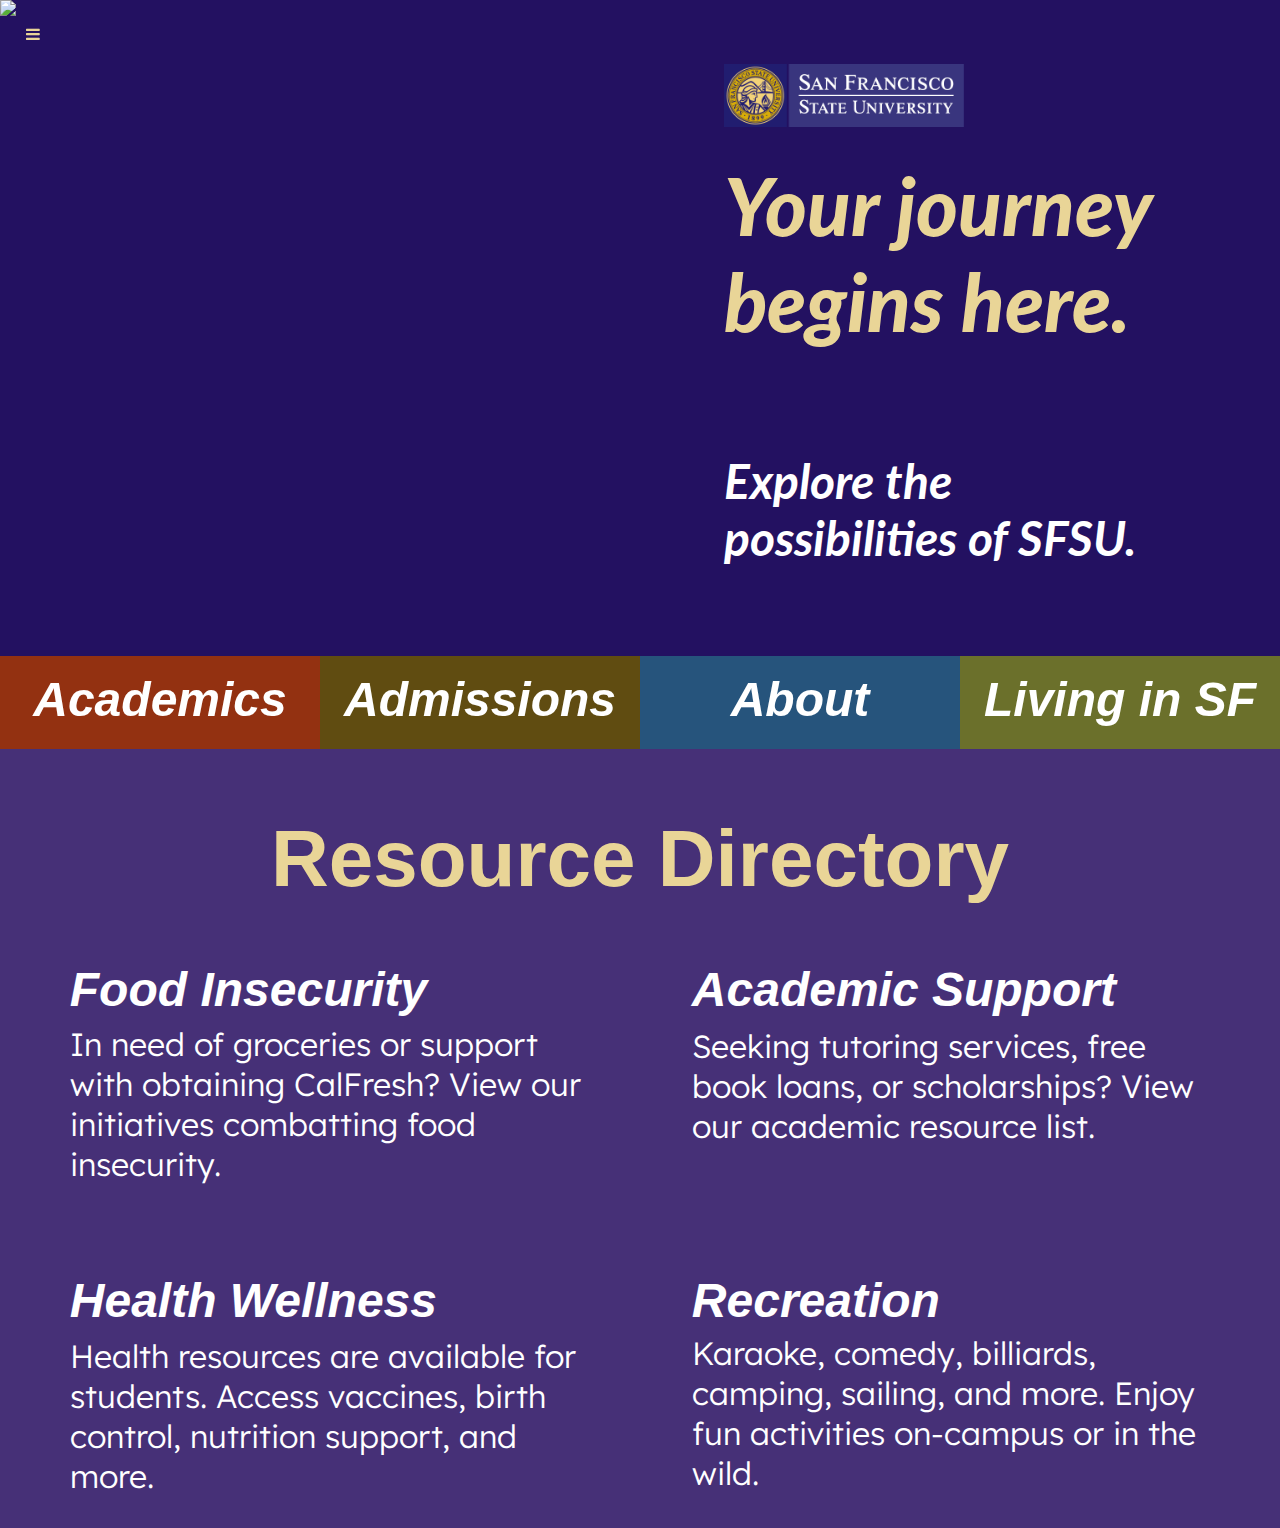
==== index.html @ f0a1997e "added files to folder" ====
<!DOCTYPE html>
<html lang="en">
  <head>
    <meta charset="UTF-8">
    <meta name="viewport" content="width=device-width, initial-scale=1.0">
    <title>San Francisco State University</title>
    <link rel="stylesheet" href="style.css">
    <link rel="stylesheet" href="https://use.typekit.net/jwn2tyk.css">
    <link rel="preconnect" href="https://fonts.googleapis.com">
    <link rel="preconnect" href="https://fonts.gstatic.com" crossorigin>
    <link href="https://fonts.googleapis.com/css2?family=Lato:ital,wght@0,100;0,300;0,400;0,700;0,900;1,100;1,300;1,400;1,700;1,900&family=Lexend:wght@100..900&display=swap" rel="stylesheet">
    <link rel="icon" href="img/favicon.png">
    <link rel="stylesheet" href="https://cdnjs.cloudflare.com/ajax/libs/font-awesome/4.7.0/css/font-awesome.min.css">
    <script src="script.js"></script>
  </head>
  <body>
    <main>
      <header>
        <div class="topnav">
                 <a href="navigation.html"><i class="fa fa-bars" aria-hidden="true"></i></a>
          </div>
        </header>

      <div id="container_one">
        <div id="leftheroimage"> <img src="img/HomePage_GradHeroImage.png" id="heroimage"></div>
      
        <div id="heroquote">
          <a href="index.html"><img src="img/SFState_Official Logo.png" class="logo"></a>
            <div id="headline"> Your journey begins here.</div>
            <div id="subtext"> Explore the possibilities of SFSU.</div>
        </div>
        </div>
      </div>
    </div>
    <div id="table">
      <div id="academicsbox"><a href="https://sfsu.edu/academics.html"><h3>Academics</h3></a></div>
      <div id="admissionsbox"><a href="https://sfsu.edu/admission-aid.html"><h3>Admissions</h3></a></div>
      <div id="aboutbox"><a href="https://sfsu.edu/about-san-francisco-state-university.html"><h3>About</h3></a></div>
      <div id="livinginSF"><a href="https://housing.sfsu.edu/future-residents"><h3>Living in SF</h3></a></div>
      </div>
    <div class="directory">
    <h1 id="mainheading">Resource Directory</h1>
    <div id="table-two">
      <div id="foodresources"><a href="resources.html"><h3>Food Insecurity</h3></a><p>In need of groceries or support with obtaining CalFresh? View our initiatives combatting food insecurity.</p></div>
      <div id="academicresources"><a href="resources.html"><h3>Academic Support</h3></a><p> Seeking tutoring services, free book loans, or scholarships? View our academic resource list. </p></div>
      <div id="healthresources"><a href="resources.html"><h3>Health Wellness</h3></a><p>Health resources are available for students. Access vaccines, birth control, nutrition support, and more.</p></div>
      <div id="entertainment"><a href="resources.html"><h3>Recreation</h3></a><p>Karaoke, comedy, billiards, camping, sailing, and more. Enjoy fun activities on-campus or in the wild.</p></div>
    </div>
    </div>
    </main>
  </body>
</html>
---- style.css ----
*{
  margin: 0;
}
body{
  background-color: #463077;
}
h1{
  font-family: "forma-djr-micro", sans-serif;
  font-weight: 900;
  font-style: normal;
  font-size: 5em;
  color: #ffffff;
}
h2{
  font-family: "forma-djr-micro", sans-serif;
  font-weight: 800;
  font-style: normal;
  font-size: 4em;
}
h3{
  font-family: "forma-djr-micro", sans-serif;
  font-weight: 800;
  font-style: italic;
  font-size: 3em;
  padding-bottom: 2%;
}
h4{
  font-family: "forma-djr-micro", sans-serif;
  font-weight: 700;
  font-style: normal;
  font-size: 2.5em;

}
h5{
  font-family: "forma-djr-micro", sans-serif;
  font-weight: 700;
  font-style: italic;
}
h6{
  font-family: "forma-djr-micro", sans-serif;
  font-weight: 500;
  font-style: normal;
}
p{
  font-family: "Lexend", sans-serif;
  font-size:2em;
  font-weight: 300;
  font-style: normal;
}
/* Home Page Styling (index.html) */
.topnav {
  display: inline-flex;
  flex-direction: row;
  top: 0;
  width: 100%;
  display: grid;
  grid-template-columns: 90% 10%;}
/* Style the navigation menu */

.logo {
  display: inline-block;
  width: 15em;
  padding-left: 5%;
}

.fa fa-bars , i{
  font-size: 20em;
  text-decoration: none;
  padding-left: 2%;
  padding-top: 2%;
  position: fixed;
  display: inline-block;
  text-decoration: none;
  color: #e9d597;
}
.fa fa-bars:hover{
  transform: scale(1.5);
}



#container_one {
  display: flex;
  max-height:100vh;
  max-width: 100%;
  background-color: #231161;

}

#leftheroimage {
  flex: 55%;
  max-height:100vh;
}

#heroimage {
  max-height:100vh;
}

#heroquote {
  display: block;
  flex: 45%;
  padding: 5%;
  background-color: #231161;
  max-height:100vh;
}

#headline{
  font-family: "Lato", sans-serif;
  font-weight: 900;
  font-style: italic;
  font-size: 5em;
  color: #e9d597;
  margin-bottom: 10%;
 padding: 5%;
}
#subtext{
  font-family: "Lato", sans-serif;
  font-weight: 700;
  font-style: italic;
  font-size: 3em;
  color: #ffffff;
  padding: 5%;
}

                   
#table {
  max-width: 100%;
    display: grid;
    grid-template-columns: 25% 25% 25% 25%;
    text-align: center;
}
#table a{
  color: white;
  display: inline-block;
  position: relative;
  text-decoration: none;
  padding: 5%;
}
#table a{
  color: white;
  display: inline-block;
  position: relative;
  text-decoration: none;
}

#table a::after{
  content: '';
  position: absolute;
  width: 100%;
  transform: scaleX(0);
  border-radius: 0.05;
  height: 0.25em;
  bottom: .75em;
  left: 0;
  background: currentcolor;
  transform-origin: bottom right;
  transition: transform 0.25s ease-out;
  align-items: center;
}
#table a:hover::after {
  transform: scaleX(1);
  transform-origin: bottom left;
}                      
#academicsbox{
  background-color: #933111;
}
#admissionsbox{
  background-color: #604c11;
}
#aboutbox{
  background-color: #26547c;
}
#livinginSF{
  background-color: #6b702b;
}

.directory{
  background-color: #463077;
  padding: 5%;
  max-height:100%;
  max-width:100%;
}
#mainheading{
  color: #e9d597;
  text-align: center;
}
#table-two{
  background-color: #463077;
  padding: 5%;
  max-width: 100%;
  display: grid;
  grid-template-columns: 50% 50%;
  grid-column-gap: 10%;
  grid-row-gap: 20%;
  text-align: left;
  justify-content: center;
  color: #ffffff;
}
#table-two a{
  color: white;
  display: inline-block;
  position: relative;
  text-decoration: none;
}
#table-two a:hover{
  transition: transform all 0.25s ease-out;
  color:#e9d597;
  background-color: #231161;
  transform: scaleX(1);
  transform-origin: bottom left;
}
#table-two a:hover::after {
  color:#e9d597;
  background-color: #231161;
  transform: scaleX(1);
  transform-origin: bottom right;
}

/* "POP-UP" Navigation.html styling */
.nav-body {
  background-color: #26547c;
}
.navlogo {
  display: inline-block;
  width: 15em;
  text-align:left;
  color: #ffffff;
  padding-top: 5%;
  padding-bottom: 2%;
  padding-left: 10%;
  display: flex;
  flex-direction: column;
}
nav {
  text-align:left;
  color: #ffffff;
  padding-left: 10%;
  display: flex;
  flex-direction: column;
  width: 40%;
} 
nav a {
  display: inline-block;
  position: relative;
  text-decoration: none;
  color: #ffffff;
}
nav a::after {
  content: '';
  position: absolute;
  width: 100%;
  transform: scaleX(0);
  border-radius: 5px;
  height: 0.05em;
  bottom: 0;
  left: 0;
  background: currentcolor;
  transform-origin: bottom right;
  transition: transform 0.25s ease-out;
}
nav a:hover::after {
  transform: scaleX(1);
  transform-origin: bottom left;
}



/* Medium devices (landscape tablets, 768px and up) */
@media only screen and (max-width: 1000px) {


  h1{
    font-family: "forma-djr-micro", sans-serif;
    font-weight: 900;
    font-style: normal;
    font-size: 4em;
    color: #ffffff;
  }
  h2{
    font-family: "forma-djr-micro", sans-serif;
    font-weight: 800;
    font-style: normal;
    font-size: 3em;
  }
  h3{
    font-family: "forma-djr-micro", sans-serif;
    font-weight: 800;
    font-style: italic;
    font-size: 2em;
  }
  h4{
    font-family: "forma-djr-micro", sans-serif;
    font-weight: 700;
    font-style: normal;
    font-size: 2em;
  
  }
  h5{
    font-family: "forma-djr-micro", sans-serif;
    font-weight: 700;
    font-style: italic;
  }
  h6{
    font-family: "forma-djr-micro", sans-serif;
    font-weight: 500;
    font-style: normal;
  }
  p{
    font-family: "Lexend", sans-serif;
    font-size:1.5em;
    font-weight: 300;
    font-style: normal;
  }
  
  #headline{
    font-family: "Lato", sans-serif;
    font-weight: 900;
    font-style: italic;
    font-size: 4em;
    color: #e9d597;
    margin-bottom: 10%;
   padding: 2%;
  }
  #subtext{
    font-family: "Lato", sans-serif;
    font-weight: 700;
    font-style: italic;
    font-size: 2.5em;
    color: #ffffff;
    padding: 2%;
  }
  .logo {
    display: block;
    width: 10em;
    padding-top: 5%;
  }
 
  #container_one{
    display: flex;
    flex-direction: column;
  height: 100vh;
  width: 100vw;
  background-color: #231161;
  } 
  #leftheroimage{
    max-width: 100%;
    height: 100vh;
  
  }
  #heroimage{
    max-width: 100%;
    max-height:100vh;
  }
  
  #pageone_heroquote{
    max-width: 100%;
    background-color: #231161;
    padding: 0, 3%, 0, 3%;
    height:100vh;
  }
  .table{
    display: flex;
    flex-direction: column;
  }
  #table-two{
    background-color: #463077;
    padding: 5%;
    max-width: 100%;
    display: grid;
    grid-template-columns: 100%;
    grid-row-gap: 10%;
    text-align: left;
    justify-content: center;
    color: #ffffff;
  }
  .directory{
    background-color: #463077;
    padding: 5%;
    max-height:100%;
    max-width:100%;
    margin-bottom: 10%;
  }
  
}
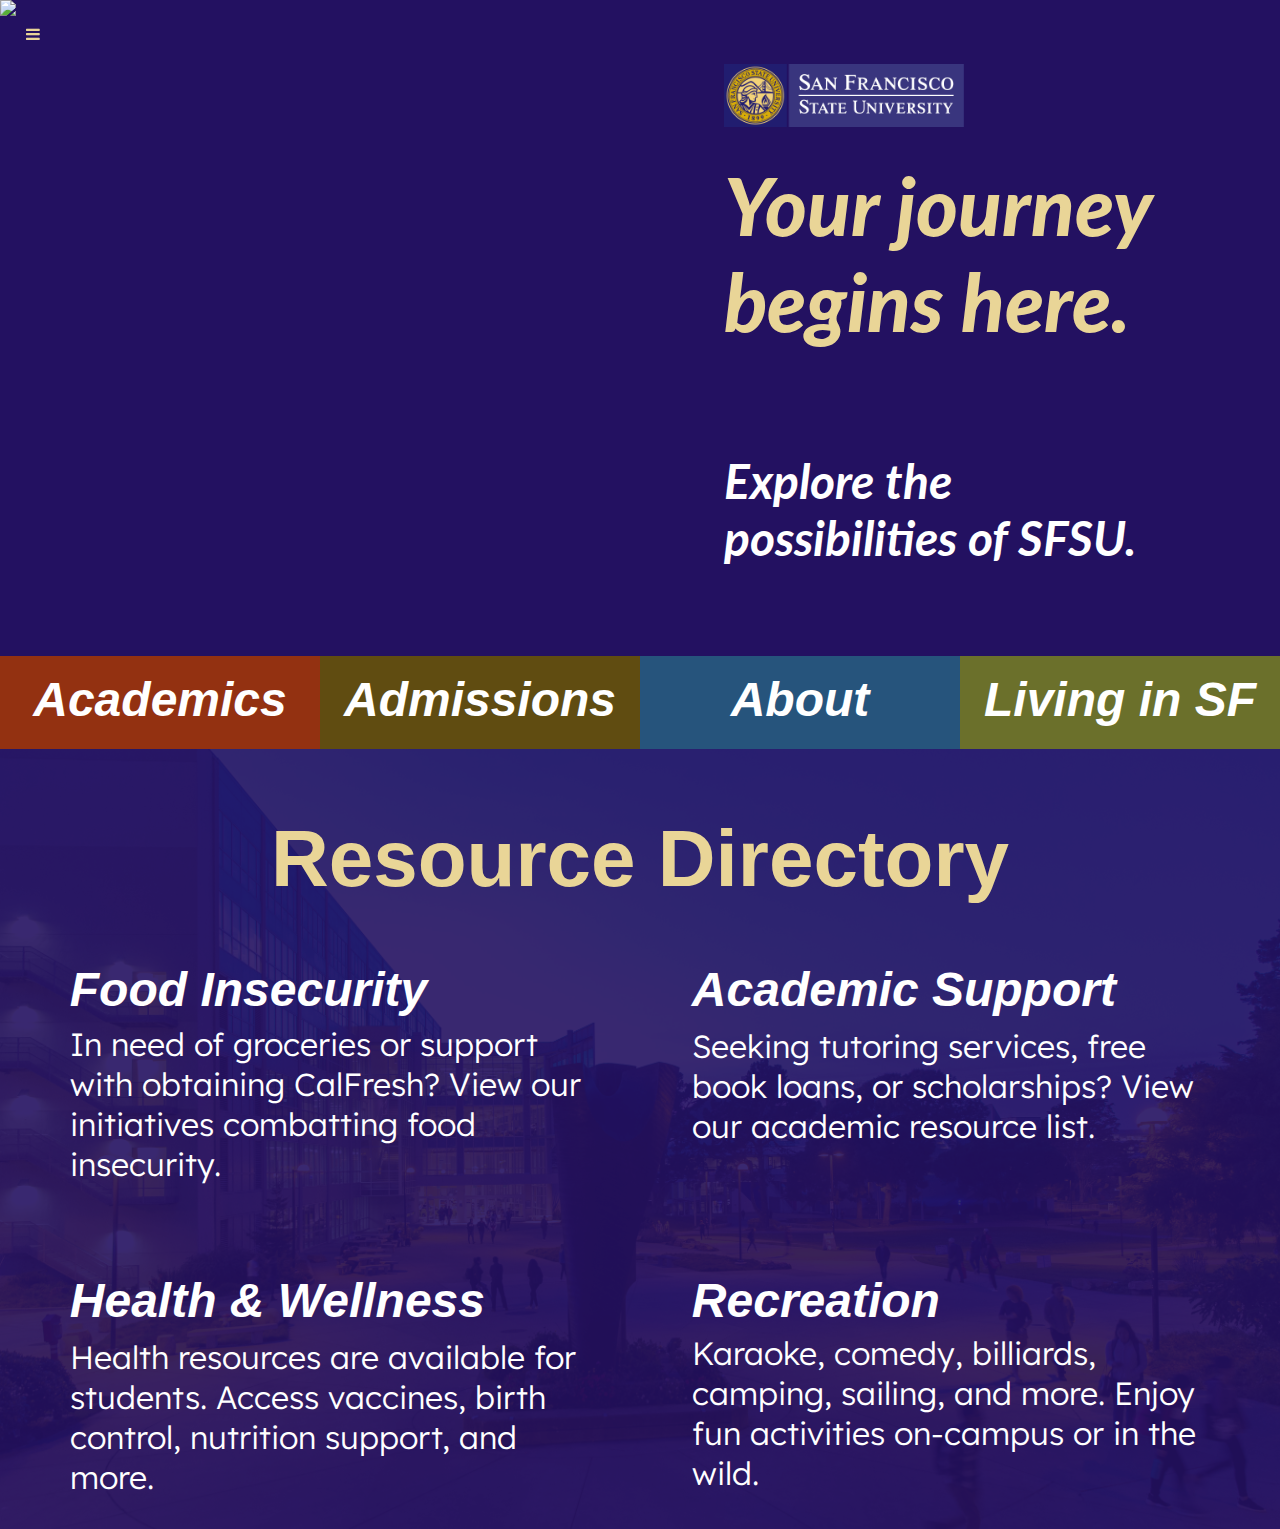
==== commit ac1d40c6: "final changes" ====
--- a/index.html
+++ b/index.html
@@ -11,7 +11,6 @@
     <link href="https://fonts.googleapis.com/css2?family=Lato:ital,wght@0,100;0,300;0,400;0,700;0,900;1,100;1,300;1,400;1,700;1,900&family=Lexend:wght@100..900&display=swap" rel="stylesheet">
     <link rel="icon" href="img/favicon.png">
     <link rel="stylesheet" href="https://cdnjs.cloudflare.com/ajax/libs/font-awesome/4.7.0/css/font-awesome.min.css">
-    <script src="script.js"></script>
   </head>
   <body>
     <main>
@@ -38,15 +37,17 @@
       <div id="aboutbox"><a href="https://sfsu.edu/about-san-francisco-state-university.html"><h3>About</h3></a></div>
       <div id="livinginSF"><a href="https://housing.sfsu.edu/future-residents"><h3>Living in SF</h3></a></div>
       </div>
+      <section id="overlay">
     <div class="directory">
     <h1 id="mainheading">Resource Directory</h1>
     <div id="table-two">
       <div id="foodresources"><a href="resources.html"><h3>Food Insecurity</h3></a><p>In need of groceries or support with obtaining CalFresh? View our initiatives combatting food insecurity.</p></div>
       <div id="academicresources"><a href="resources.html"><h3>Academic Support</h3></a><p> Seeking tutoring services, free book loans, or scholarships? View our academic resource list. </p></div>
-      <div id="healthresources"><a href="resources.html"><h3>Health Wellness</h3></a><p>Health resources are available for students. Access vaccines, birth control, nutrition support, and more.</p></div>
+      <div id="healthresources"><a href="resources.html"><h3>Health & Wellness</h3></a><p>Health resources are available for students. Access vaccines, birth control, nutrition support, and more.</p></div>
       <div id="entertainment"><a href="resources.html"><h3>Recreation</h3></a><p>Karaoke, comedy, billiards, camping, sailing, and more. Enjoy fun activities on-campus or in the wild.</p></div>
     </div>
-    </div>
+    </div> 
+  </section>
     </main>
   </body>
 </html>
--- a/style.css
+++ b/style.css
@@ -3,6 +3,7 @@
 }
 body{
   background-color: #463077;
+  max-width: 100%;
 }
 h1{
   font-family: "forma-djr-micro", sans-serif;
@@ -47,6 +48,9 @@
   font-weight: 300;
   font-style: normal;
 }
+
+
+
 /* Home Page Styling (index.html) */
 .topnav {
   display: inline-flex;
@@ -64,7 +68,7 @@
 }
 
 .fa fa-bars , i{
-  font-size: 20em;
+  font-size: 200px;
   text-decoration: none;
   padding-left: 2%;
   padding-top: 2%;
@@ -72,10 +76,9 @@
   display: inline-block;
   text-decoration: none;
   color: #e9d597;
-}
-.fa fa-bars:hover{
-  transform: scale(1.5);
-}
+  z-index: 100;
+}
+
 
 
 
@@ -136,14 +139,8 @@
   text-decoration: none;
   padding: 5%;
 }
-#table a{
-  color: white;
-  display: inline-block;
-  position: relative;
-  text-decoration: none;
-}
-
-#table a::after{
+
+#table a::after, #table-two a::after{
   content: '';
   position: absolute;
   width: 100%;
@@ -157,7 +154,7 @@
   transition: transform 0.25s ease-out;
   align-items: center;
 }
-#table a:hover::after {
+#table a:hover::after, #table-two a:hover::after{
   transform: scaleX(1);
   transform-origin: bottom left;
 }                      
@@ -175,17 +172,55 @@
 }
 
 .directory{
-  background-color: #463077;
   padding: 5%;
   max-height:100%;
   max-width:100%;
+  position: relative;  /* Ensure the container is positioned relative for the pseudo-element */
+  background-image: url('img/campus.jpeg');  /* Replace with your image URL */
+  background-size: cover;  /* Make sure the image covers the entire container */
+  background-position: center;  /* Center the background image */
+  background-repeat: no-repeat;
+  overflow: hidden;  /* Hide any overflow */
+}
+#background-img{
+  max-height:100%;
+  max-width:100%;
+  background-size: cover;
+  background-repeat: no-repeat;  
 }
 #mainheading{
   color: #e9d597;
   text-align: center;
 }
+#overlay{
+    background: #463077 0.4;
+    position: absolute;
+    background-image: url(img/campus.jpeg);
+    background-size: cover;
+    background-repeat: no-repeat;
+    background-color: rgba(70,48,119,0.7);
+
+
+}
+
+.directory:before {
+  content: '';
+  position: absolute;  /* Position absolutely to cover the container */
+  top: 0;
+  left: 0;
+  right: 0;
+  bottom: 0;
+  background-color: rgba(35,17,97,0.9);  /* Semi-transparent overlay color */
+  z-index: 1;  /* Place the overlay above the background image */
+}
+
+.directory > * {
+  position: relative;  /* Ensure content is above the overlay */
+  z-index: 2;
+  color: white;  /* Text color for visibility */
+}
+
 #table-two{
-  background-color: #463077;
   padding: 5%;
   max-width: 100%;
   display: grid;
@@ -202,19 +237,7 @@
   position: relative;
   text-decoration: none;
 }
-#table-two a:hover{
-  transition: transform all 0.25s ease-out;
-  color:#e9d597;
-  background-color: #231161;
-  transform: scaleX(1);
-  transform-origin: bottom left;
-}
-#table-two a:hover::after {
-  color:#e9d597;
-  background-color: #231161;
-  transform: scaleX(1);
-  transform-origin: bottom right;
-}
+
 
 /* "POP-UP" Navigation.html styling */
 .nav-body {
@@ -235,9 +258,7 @@
   text-align:left;
   color: #ffffff;
   padding-left: 10%;
-  display: flex;
-  flex-direction: column;
-  width: 40%;
+  max-width: 100%;
 } 
 nav a {
   display: inline-block;
@@ -262,8 +283,62 @@
   transform: scaleX(1);
   transform-origin: bottom left;
 }
-
-
+#resources-one{
+  background-color: #604c11;
+}
+#resources-two{
+  background-color: #26547c;
+}
+#resources-one, #resources-two {
+  padding:3%;
+  justify-content: center;
+  max-width: 100%;
+}
+#heading-one-left{
+  text-align: left;
+}
+#heading-two-right{
+  text-align: right;
+}
+#food-grid{
+  display: grid;
+  grid-template-columns: 50% 50%;
+  grid-column-gap: 5%;
+
+}
+.rd-image{
+  width: 50%;
+}
+li a, li{
+  font-family: "Lexend", sans-serif;
+  font-size:1.5em;
+  font-weight: 300;
+  font-style: normal;
+  color: #ffffff;
+  text-decoration: none; 
+  display: inline-block;
+  position: relative;
+  list-style-type: decimal;
+}
+li a::after {
+  content: '';
+  position: absolute;
+  width: 100%;
+  transform: scaleX(0);
+  border-radius: 5px;
+  height: 0.05em;
+  bottom: 0;
+  left: 0;
+  background: currentcolor;
+  transform-origin: bottom right;
+  transition: transform 0.25s ease-out;
+  color: #ffffff;
+}
+li a:hover::after {
+  transform: scaleX(1);
+  transform-origin: bottom left;
+  color: #ffffff;
+}
 
 /* Medium devices (landscape tablets, 768px and up) */
 @media only screen and (max-width: 1000px) {
